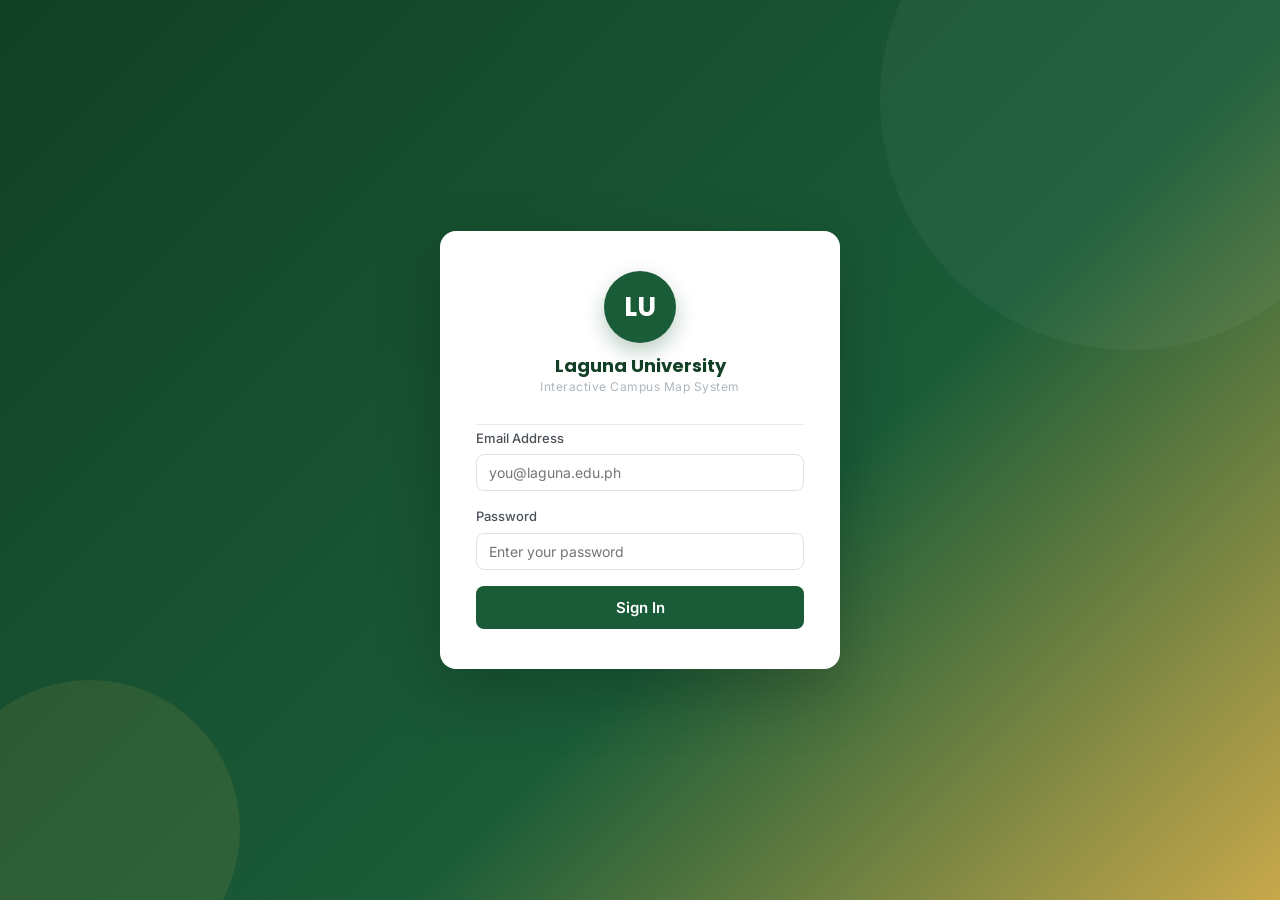
==== index.html @ aceae7e9 "Add styles for building cards, header, info panel, modal, sidebar, and main layout; implement login " ====
<!DOCTYPE html>
<html lang="en">
<head>
  <meta charset="UTF-8" />
  <meta name="viewport" content="width=device-width, initial-scale=1.0" />
  <title>Login — LU Campus Map</title>
  <link rel="stylesheet" href="css/main.css" />
</head>
<body>

  <main class="login-page">

    <div class="login-card">

      <!-- Logo & School Name -->
      <div class="login-logo-area">
        <div class="login-logo-circle">
          <!-- Replace with: <img src="assets/images/lu-logo.png" alt="LU Logo" /> -->
          <span class="login-logo-circle-text">LU</span>
        </div>
        <div>
          <div class="login-school-name">Laguna University</div>
          <div class="login-system-name">Interactive Campus Map System</div>
        </div>
      </div>

      <div class="login-divider"></div>

      <!-- Login Form -->
      <form class="login-form" id="loginForm" onsubmit="return false;">

        <!-- Error message (hidden by default) -->
        <div class="login-error hidden" id="loginError" role="alert">
          <svg width="16" height="16" viewBox="0 0 24 24" fill="none" stroke="currentColor" stroke-width="2">
            <circle cx="12" cy="12" r="10"/><line x1="12" y1="8" x2="12" y2="12"/><line x1="12" y1="16" x2="12.01" y2="16"/>
          </svg>
          <span id="loginErrorMsg">Invalid email or password.</span>
        </div>

        <!-- Email -->
        <div class="form-group">
          <label class="form-label" for="emailInput">Email Address</label>
          <input
            class="form-input"
            type="email"
            id="emailInput"
            name="email"
            placeholder="you@laguna.edu.ph"
            autocomplete="email"
            required
          />
        </div>

        <!-- Password -->
        <div class="form-group">
          <label class="form-label" for="passwordInput">Password</label>
          <input
            class="form-input"
            type="password"
            id="passwordInput"
            name="password"
            placeholder="Enter your password"
            autocomplete="current-password"
            required
          />
        </div>

        <!-- Submit -->
        <button
          class="btn-login"
          type="submit"
          id="loginBtn"
          onclick="handleLogin()"
        >
          <span id="loginBtnText">Sign In</span>
        </button>

      </form>

    </div><!-- /.login-card -->

  </main>

  <script src="js/pages/login.js"></script>
  <script src="js/main.js"></script>

  <script>
    /**
     * handleLogin()
     * Reads email and password, shows loading state,
     * then calls loginUser(email, password) which is provided by the backend.
     */
    function handleLogin() {
      const email    = document.getElementById('emailInput').value.trim();
      const password = document.getElementById('passwordInput').value;
      const btn      = document.getElementById('loginBtn');
      const btnText  = document.getElementById('loginBtnText');
      const errorBox = document.getElementById('loginError');
      const errorMsg = document.getElementById('loginErrorMsg');

      if (!email || !password) {
        showLoginError('Please fill in all fields.');
        return;
      }

      // Loading state
      btn.disabled = true;
      btn.classList.add('loading');
      btnText.innerHTML = '<span class="login-spinner"></span> Signing in…';
      errorBox.classList.add('hidden');

      // ---- Backend hook ----
      // loginUser(email, password) is defined by the backend developer.
      // It should return a Promise that resolves on success or rejects with an error message.
      if (typeof loginUser === 'function') {
        loginUser(email, password)
          .then(() => {
            // Backend will handle redirect
          })
          .catch((err) => {
            showLoginError(err?.message || 'Invalid email or password.');
          })
          .finally(() => {
            btn.disabled = false;
            btn.classList.remove('loading');
            btnText.textContent = 'Sign In';
          });
      } else {
        // Dev fallback — remove before production
        console.warn('[DEV] loginUser() not defined. Backend not connected yet.');
        setTimeout(() => {
          btn.disabled = false;
          btn.classList.remove('loading');
          btnText.textContent = 'Sign In';
          showLoginError('[Dev Mode] loginUser() is not yet connected.');
        }, 1200);
      }
    }

    function showLoginError(msg) {
      const errorBox = document.getElementById('loginError');
      const errorMsg = document.getElementById('loginErrorMsg');
      errorMsg.textContent = msg;
      errorBox.classList.remove('hidden');
    }

    // Allow Enter key to submit
    document.getElementById('passwordInput').addEventListener('keydown', (e) => {
      if (e.key === 'Enter') handleLogin();
    });
  </script>

</body>
</html>
---- css/main.css ----
/* ============================================
   MAIN.CSS — Master stylesheet
   Imports all CSS modules in correct order
   ============================================ */

@import url('base.css');
@import url('sidebar.css');
@import url('header.css');
@import url('building-card.css');
@import url('modal.css');
@import url('info-panel.css');

/* ============================================
   LAYOUT — Dashboard shell
   ============================================ */

.app-shell {
  display: flex;
  min-height: 100vh;
}

/* Main content area (offset from sidebar) */
.main-content {
  margin-left: var(--sidebar-width);
  flex: 1;
  display: flex;
  flex-direction: column;
  min-height: 100vh;
}

/* Page wrapper (with header) */
.page-wrapper {
  margin-top: var(--header-height);
  flex: 1;
  padding: 24px;
  overflow-y: auto;
}

/* Map page — no padding, full fill */
.map-page .page-wrapper {
  padding: 0;
  position: relative;
}

#map {
  width: 100%;
  height: calc(100vh - var(--header-height));
}

/* ============================================
   PAGE HEADER — inside page-wrapper
   ============================================ */

.content-header {
  display: flex;
  align-items: center;
  justify-content: space-between;
  margin-bottom: 20px;
  flex-wrap: wrap;
  gap: 12px;
}

.content-header-left { display: flex; flex-direction: column; gap: 4px; }

.page-title {
  font-family: var(--font-display);
  font-size: 22px;
  font-weight: 700;
  color: var(--gray-900);
}

.page-subtitle {
  font-size: 13px;
  color: var(--gray-500);
}

/* ============================================
   LOGIN PAGE
   ============================================ */

.login-page {
  min-height: 100vh;
  display: flex;
  align-items: center;
  justify-content: center;
  background: linear-gradient(135deg, var(--lu-green-dark) 0%, var(--lu-green) 60%, var(--lu-gold) 100%);
  padding: 20px;
  position: relative;
  overflow: hidden;
}

/* Decorative background circles */
.login-page::before,
.login-page::after {
  content: '';
  position: absolute;
  border-radius: 50%;
  pointer-events: none;
}

.login-page::before {
  width: 500px;
  height: 500px;
  background: rgba(255,255,255,0.04);
  top: -150px;
  right: -100px;
}

.login-page::after {
  width: 300px;
  height: 300px;
  background: rgba(200,168,75,0.12);
  bottom: -80px;
  left: -60px;
}

.login-card {
  background: var(--white);
  border-radius: 16px;
  width: 100%;
  max-width: 400px;
  padding: 40px 36px;
  box-shadow: 0 24px 64px rgba(0,0,0,0.22);
  position: relative;
  z-index: 1;
}

.login-logo-area {
  display: flex;
  flex-direction: column;
  align-items: center;
  gap: 12px;
  margin-bottom: 28px;
}

.login-logo-circle {
  width: 72px;
  height: 72px;
  border-radius: 50%;
  background: var(--lu-green);
  display: flex;
  align-items: center;
  justify-content: center;
  box-shadow: 0 8px 20px rgba(26,92,56,0.3);
}

.login-logo-circle img {
  width: 52px;
  height: 52px;
  object-fit: contain;
}

.login-logo-circle-text {
  font-family: var(--font-display);
  font-size: 26px;
  font-weight: 700;
  color: var(--white);
}

.login-school-name {
  font-family: var(--font-display);
  font-size: 18px;
  font-weight: 700;
  color: var(--lu-green-dark);
  text-align: center;
  line-height: 1.25;
}

.login-system-name {
  font-size: 12px;
  color: var(--gray-500);
  text-align: center;
  letter-spacing: 0.5px;
}

.login-form {
  display: flex;
  flex-direction: column;
  gap: 16px;
}

.login-divider {
  height: 1px;
  background: var(--gray-200);
  margin: 4px 0;
}

.login-error {
  display: flex;
  align-items: center;
  gap: 8px;
  padding: 10px 12px;
  background: var(--danger-light);
  border: 1px solid #F5C6CB;
  border-radius: var(--border-radius);
  font-size: 13px;
  color: #842029;
}

.btn-login {
  width: 100%;
  padding: 12px;
  background: var(--lu-green);
  color: var(--white);
  border-radius: var(--border-radius);
  font-size: 15px;
  font-weight: 600;
  transition: all var(--transition);
  display: flex;
  align-items: center;
  justify-content: center;
  gap: 8px;
}

.btn-login:hover { background: var(--lu-green-dark); }

.btn-login.loading { opacity: 0.8; cursor: not-allowed; }

.login-spinner {
  width: 18px;
  height: 18px;
  border: 2px solid rgba(255,255,255,0.3);
  border-top-color: var(--white);
  border-radius: 50%;
  animation: spin 0.7s linear infinite;
}

@keyframes spin { to { transform: rotate(360deg); } }

/* ============================================
   RESPONSIVE
   ============================================ */

@media (max-width: 768px) {
  :root {
    --sidebar-width: 0px;
  }

  .sidebar {
    transform: translateX(-260px);
    width: 260px;
    transition: transform 0.3s ease;
  }

  .sidebar.open {
    transform: translateX(0);
    width: 260px;
  }

  .main-content {
    margin-left: 0;
  }

  .header {
    left: 0;
  }

  .info-panel {
    width: 100%;
    right: -100%;
  }

  .info-panel.open {
    right: 0;
  }

  .buildings-grid {
    grid-template-columns: repeat(auto-fill, minmax(220px, 1fr));
  }
}
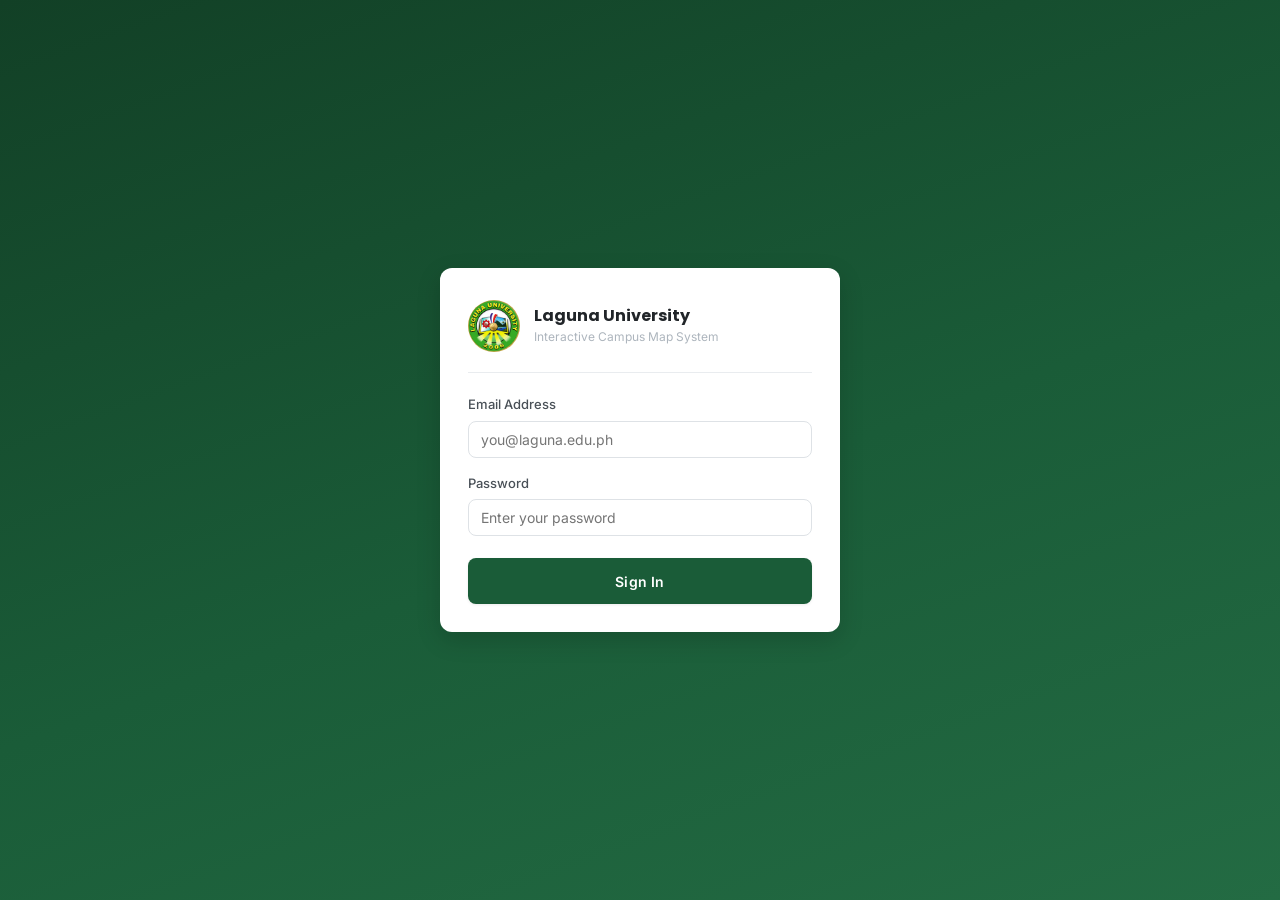
==== commit 66334083: "Add login.css for styling the login page with responsive design and error handling" ====
--- a/index.html
+++ b/index.html
@@ -5,6 +5,7 @@
   <meta name="viewport" content="width=device-width, initial-scale=1.0" />
   <title>Login — LU Campus Map</title>
   <link rel="stylesheet" href="css/main.css" />
+  <link rel="stylesheet" href="css/login.css" />
 </head>
 <body>
 
@@ -15,8 +16,7 @@
       <!-- Logo & School Name -->
       <div class="login-logo-area">
         <div class="login-logo-circle">
-          <!-- Replace with: <img src="assets/images/lu-logo.png" alt="LU Logo" /> -->
-          <span class="login-logo-circle-text">LU</span>
+          <img src="assets/images/lu-logo.png" alt="LU Logo" />
         </div>
         <div>
           <div class="login-school-name">Laguna University</div>
@@ -51,6 +51,7 @@
           />
         </div>
 
+        
         <!-- Password -->
         <div class="form-group">
           <label class="form-label" for="passwordInput">Password</label>
@@ -70,7 +71,6 @@
           class="btn-login"
           type="submit"
           id="loginBtn"
-          onclick="handleLogin()"
         >
           <span id="loginBtnText">Sign In</span>
         </button>
@@ -81,74 +81,29 @@
 
   </main>
 
+
+  <!-- DEV MOCK — remove once backend loginUser() is connected -->
+  <!-- Test accounts:
+       admin@lu.edu.ph      / admin123  → admin/dashboard.html
+       superadmin@lu.edu.ph / super123  → superadmin/dashboard.html
+  -->
+  <script>
+    if (typeof loginUser === 'undefined') {
+      window.loginUser = function(email, password) {
+        return new Promise((resolve, reject) => {
+          setTimeout(() => {
+            if (email === 'admin@lu.edu.ph' && password === 'admin123')
+              resolve({ role: 'admin', name: 'Juan Dela Cruz' });
+            else if (email === 'superadmin@lu.edu.ph' && password === 'super123')
+              resolve({ role: 'superadmin', name: 'Pedro Reyes' });
+            else
+              reject(new Error('Invalid email or password.'));
+          }, 700);
+        });
+      };
+    }
+  </script>
   <script src="js/pages/login.js"></script>
-  <script src="js/main.js"></script>
-
-  <script>
-    /**
-     * handleLogin()
-     * Reads email and password, shows loading state,
-     * then calls loginUser(email, password) which is provided by the backend.
-     */
-    function handleLogin() {
-      const email    = document.getElementById('emailInput').value.trim();
-      const password = document.getElementById('passwordInput').value;
-      const btn      = document.getElementById('loginBtn');
-      const btnText  = document.getElementById('loginBtnText');
-      const errorBox = document.getElementById('loginError');
-      const errorMsg = document.getElementById('loginErrorMsg');
-
-      if (!email || !password) {
-        showLoginError('Please fill in all fields.');
-        return;
-      }
-
-      // Loading state
-      btn.disabled = true;
-      btn.classList.add('loading');
-      btnText.innerHTML = '<span class="login-spinner"></span> Signing in…';
-      errorBox.classList.add('hidden');
-
-      // ---- Backend hook ----
-      // loginUser(email, password) is defined by the backend developer.
-      // It should return a Promise that resolves on success or rejects with an error message.
-      if (typeof loginUser === 'function') {
-        loginUser(email, password)
-          .then(() => {
-            // Backend will handle redirect
-          })
-          .catch((err) => {
-            showLoginError(err?.message || 'Invalid email or password.');
-          })
-          .finally(() => {
-            btn.disabled = false;
-            btn.classList.remove('loading');
-            btnText.textContent = 'Sign In';
-          });
-      } else {
-        // Dev fallback — remove before production
-        console.warn('[DEV] loginUser() not defined. Backend not connected yet.');
-        setTimeout(() => {
-          btn.disabled = false;
-          btn.classList.remove('loading');
-          btnText.textContent = 'Sign In';
-          showLoginError('[Dev Mode] loginUser() is not yet connected.');
-        }, 1200);
-      }
-    }
-
-    function showLoginError(msg) {
-      const errorBox = document.getElementById('loginError');
-      const errorMsg = document.getElementById('loginErrorMsg');
-      errorMsg.textContent = msg;
-      errorBox.classList.remove('hidden');
-    }
-
-    // Allow Enter key to submit
-    document.getElementById('passwordInput').addEventListener('keydown', (e) => {
-      if (e.key === 'Enter') handleLogin();
-    });
-  </script>
 
 </body>
 </html>
--- a/css/main.css
+++ b/css/main.css
@@ -11,260 +11,75 @@
 @import url('info-panel.css');
 
 /* ============================================
-   LAYOUT — Dashboard shell
+   CORE LAYOUT — Full Screen Setup
+   (Shared by public map AND admin/superadmin
+   dashboard maps. public-map.css overrides
+   .app-shell/.main-content for the public map
+   view specifically — see that file.)
    ============================================ */
 
-.app-shell {
-  display: flex;
-  min-height: 100vh;
+html, body {
+    margin: 0;
+    padding: 0;
+    width: 100%;
+    height: 100%;
+    overflow: hidden;
+    font-family: 'Inter', sans-serif;
 }
 
-/* Main content area (offset from sidebar) */
-.main-content {
-  margin-left: var(--sidebar-width);
-  flex: 1;
-  display: flex;
-  flex-direction: column;
-  min-height: 100vh;
+.app-shell {
+    position: relative;
+    width: 100%;
+    height: 100vh;
+    display: flex;
 }
 
-/* Page wrapper (with header) */
-.page-wrapper {
-  margin-top: var(--header-height);
-  flex: 1;
-  padding: 24px;
-  overflow-y: auto;
-}
-
-/* Map page — no padding, full fill */
-.map-page .page-wrapper {
-  padding: 0;
-  position: relative;
-}
-
+/* The Leaflet Map (shared: public map + admin/superadmin dashboard maps) */
 #map {
-  width: 100%;
-  height: calc(100vh - var(--header-height));
+    position: absolute;
+    top: 0;
+    left: 0;
+    width: 100%;
+    height: 100%;
+    z-index: 1;
+    background: #f8f9fa;
 }
 
 /* ============================================
-   PAGE HEADER — inside page-wrapper
+   ADMIN / SUPERADMIN LAYOUT
+   sidebar.css provides a static (always-visible)
+   fixed sidebar + header.css provides a fixed
+   header offset by --sidebar-width. This section
+   offsets the actual content area to match, since
+   a position:fixed sidebar takes no space in flow.
+   NOTE: public-map.css fully overrides
+   .main-content (flex:1, no offset) for its own
+   overlay-drawer sidebar layout, so this does not
+   affect public-map.html.
    ============================================ */
 
-.content-header {
-  display: flex;
-  align-items: center;
-  justify-content: space-between;
-  margin-bottom: 20px;
-  flex-wrap: wrap;
-  gap: 12px;
+.main-content {
+    flex: 1;
+    position: relative;
+    min-width: 0;
+    height: 100vh;
+    margin-left: var(--sidebar-width);
+    padding-top: var(--header-height);
 }
 
-.content-header-left { display: flex; flex-direction: column; gap: 4px; }
-
-.page-title {
-  font-family: var(--font-display);
-  font-size: 22px;
-  font-weight: 700;
-  color: var(--gray-900);
+.page-wrapper {
+    height: 100%;
+    overflow-y: auto;
+    padding: 24px 28px;
 }
 
-.page-subtitle {
-  font-size: 13px;
-  color: var(--gray-500);
+/* Map-page variant: map should fill the wrapper edge-to-edge, no padding */
+.map-page .page-wrapper {
+    padding: 0;
+    overflow: hidden;
 }
 
-/* ============================================
-   LOGIN PAGE
-   ============================================ */
-
-.login-page {
-  min-height: 100vh;
-  display: flex;
-  align-items: center;
-  justify-content: center;
-  background: linear-gradient(135deg, var(--lu-green-dark) 0%, var(--lu-green) 60%, var(--lu-gold) 100%);
-  padding: 20px;
-  position: relative;
-  overflow: hidden;
+.map-page .page-wrapper #map {
+    position: absolute;
+    inset: 0;
 }
-
-/* Decorative background circles */
-.login-page::before,
-.login-page::after {
-  content: '';
-  position: absolute;
-  border-radius: 50%;
-  pointer-events: none;
-}
-
-.login-page::before {
-  width: 500px;
-  height: 500px;
-  background: rgba(255,255,255,0.04);
-  top: -150px;
-  right: -100px;
-}
-
-.login-page::after {
-  width: 300px;
-  height: 300px;
-  background: rgba(200,168,75,0.12);
-  bottom: -80px;
-  left: -60px;
-}
-
-.login-card {
-  background: var(--white);
-  border-radius: 16px;
-  width: 100%;
-  max-width: 400px;
-  padding: 40px 36px;
-  box-shadow: 0 24px 64px rgba(0,0,0,0.22);
-  position: relative;
-  z-index: 1;
-}
-
-.login-logo-area {
-  display: flex;
-  flex-direction: column;
-  align-items: center;
-  gap: 12px;
-  margin-bottom: 28px;
-}
-
-.login-logo-circle {
-  width: 72px;
-  height: 72px;
-  border-radius: 50%;
-  background: var(--lu-green);
-  display: flex;
-  align-items: center;
-  justify-content: center;
-  box-shadow: 0 8px 20px rgba(26,92,56,0.3);
-}
-
-.login-logo-circle img {
-  width: 52px;
-  height: 52px;
-  object-fit: contain;
-}
-
-.login-logo-circle-text {
-  font-family: var(--font-display);
-  font-size: 26px;
-  font-weight: 700;
-  color: var(--white);
-}
-
-.login-school-name {
-  font-family: var(--font-display);
-  font-size: 18px;
-  font-weight: 700;
-  color: var(--lu-green-dark);
-  text-align: center;
-  line-height: 1.25;
-}
-
-.login-system-name {
-  font-size: 12px;
-  color: var(--gray-500);
-  text-align: center;
-  letter-spacing: 0.5px;
-}
-
-.login-form {
-  display: flex;
-  flex-direction: column;
-  gap: 16px;
-}
-
-.login-divider {
-  height: 1px;
-  background: var(--gray-200);
-  margin: 4px 0;
-}
-
-.login-error {
-  display: flex;
-  align-items: center;
-  gap: 8px;
-  padding: 10px 12px;
-  background: var(--danger-light);
-  border: 1px solid #F5C6CB;
-  border-radius: var(--border-radius);
-  font-size: 13px;
-  color: #842029;
-}
-
-.btn-login {
-  width: 100%;
-  padding: 12px;
-  background: var(--lu-green);
-  color: var(--white);
-  border-radius: var(--border-radius);
-  font-size: 15px;
-  font-weight: 600;
-  transition: all var(--transition);
-  display: flex;
-  align-items: center;
-  justify-content: center;
-  gap: 8px;
-}
-
-.btn-login:hover { background: var(--lu-green-dark); }
-
-.btn-login.loading { opacity: 0.8; cursor: not-allowed; }
-
-.login-spinner {
-  width: 18px;
-  height: 18px;
-  border: 2px solid rgba(255,255,255,0.3);
-  border-top-color: var(--white);
-  border-radius: 50%;
-  animation: spin 0.7s linear infinite;
-}
-
-@keyframes spin { to { transform: rotate(360deg); } }
-
-/* ============================================
-   RESPONSIVE
-   ============================================ */
-
-@media (max-width: 768px) {
-  :root {
-    --sidebar-width: 0px;
-  }
-
-  .sidebar {
-    transform: translateX(-260px);
-    width: 260px;
-    transition: transform 0.3s ease;
-  }
-
-  .sidebar.open {
-    transform: translateX(0);
-    width: 260px;
-  }
-
-  .main-content {
-    margin-left: 0;
-  }
-
-  .header {
-    left: 0;
-  }
-
-  .info-panel {
-    width: 100%;
-    right: -100%;
-  }
-
-  .info-panel.open {
-    right: 0;
-  }
-
-  .buildings-grid {
-    grid-template-columns: repeat(auto-fill, minmax(220px, 1fr));
-  }
-}
--- a/css/login.css
+++ b/css/login.css
@@ -0,0 +1,132 @@
+/* ============================================
+   LOGIN.CSS — Login Page (index.html only)
+   Uses design tokens from base.css
+   ============================================ */
+
+.login-page {
+  min-height: 100vh;
+  width: 100%;
+  display: flex;
+  align-items: center;
+  justify-content: center;
+  padding: 24px;
+  background: linear-gradient(160deg, var(--lu-green-dark) 0%, var(--lu-green) 55%, var(--lu-green-mid) 100%);
+}
+
+.login-card {
+  width: 100%;
+  max-width: 400px;
+  background: var(--white);
+  border-radius: var(--border-radius-lg);
+  box-shadow: var(--shadow-lg);
+  padding: 32px 28px 28px;
+}
+
+/* ── Logo & School Name ───────────────────────── */
+.login-logo-area {
+  display: flex;
+  align-items: center;
+  gap: 14px;
+  margin-bottom: 20px;
+}
+
+.login-logo-circle {
+  width: 52px;
+  height: 52px;
+  border-radius: 50%;
+  background: var(--lu-gold);
+  display: flex;
+  align-items: center;
+  justify-content: center;
+  flex-shrink: 0;
+  overflow: hidden;
+}
+
+.login-logo-circle img {
+  width: 100%;
+  height: 100%;
+  object-fit: cover;
+}
+
+.login-logo-circle-text {
+  font-family: var(--font-display);
+  font-size: 18px;
+  font-weight: 700;
+  color: var(--lu-green-dark);
+}
+
+.login-school-name {
+  font-family: var(--font-display);
+  font-size: 16px;
+  font-weight: 700;
+  color: var(--gray-900);
+  line-height: 1.3;
+}
+
+.login-system-name {
+  font-size: 12px;
+  color: var(--gray-500);
+  margin-top: 2px;
+}
+
+.login-divider {
+  height: 1px;
+  background: var(--gray-200);
+  margin-bottom: 22px;
+}
+
+/* ── Form ──────────────────────────────────────── */
+.login-form {
+  display: flex;
+  flex-direction: column;
+  gap: 16px;
+}
+
+.login-error {
+  display: flex;
+  align-items: center;
+  gap: 8px;
+  padding: 10px 12px;
+  background: var(--danger-light);
+  border: 1px solid rgba(220,53,69,0.25);
+  border-radius: var(--border-radius);
+  color: var(--danger);
+  font-size: 13px;
+  font-weight: 500;
+}
+.login-error svg { flex-shrink: 0; }
+
+/* ── Submit Button ─────────────────────────────── */
+.btn-login {
+  width: 100%;
+  height: 46px;
+  margin-top: 6px;
+  background: var(--lu-green);
+  color: var(--white);
+  border: none;
+  border-radius: var(--border-radius);
+  font-size: 14px;
+  font-weight: 600;
+  letter-spacing: 0.2px;
+  transition: background var(--transition), box-shadow var(--transition);
+  box-shadow: var(--shadow-sm);
+}
+
+.btn-login:hover {
+  background: var(--lu-green-dark);
+  box-shadow: var(--shadow-md);
+}
+
+.btn-login:active {
+  background: var(--lu-green-dark);
+}
+
+.btn-login:disabled {
+  opacity: 0.65;
+  cursor: not-allowed;
+}
+
+/* ── Responsive ────────────────────────────────── */
+@media (max-width: 420px) {
+  .login-card { padding: 26px 20px 22px; }
+}
